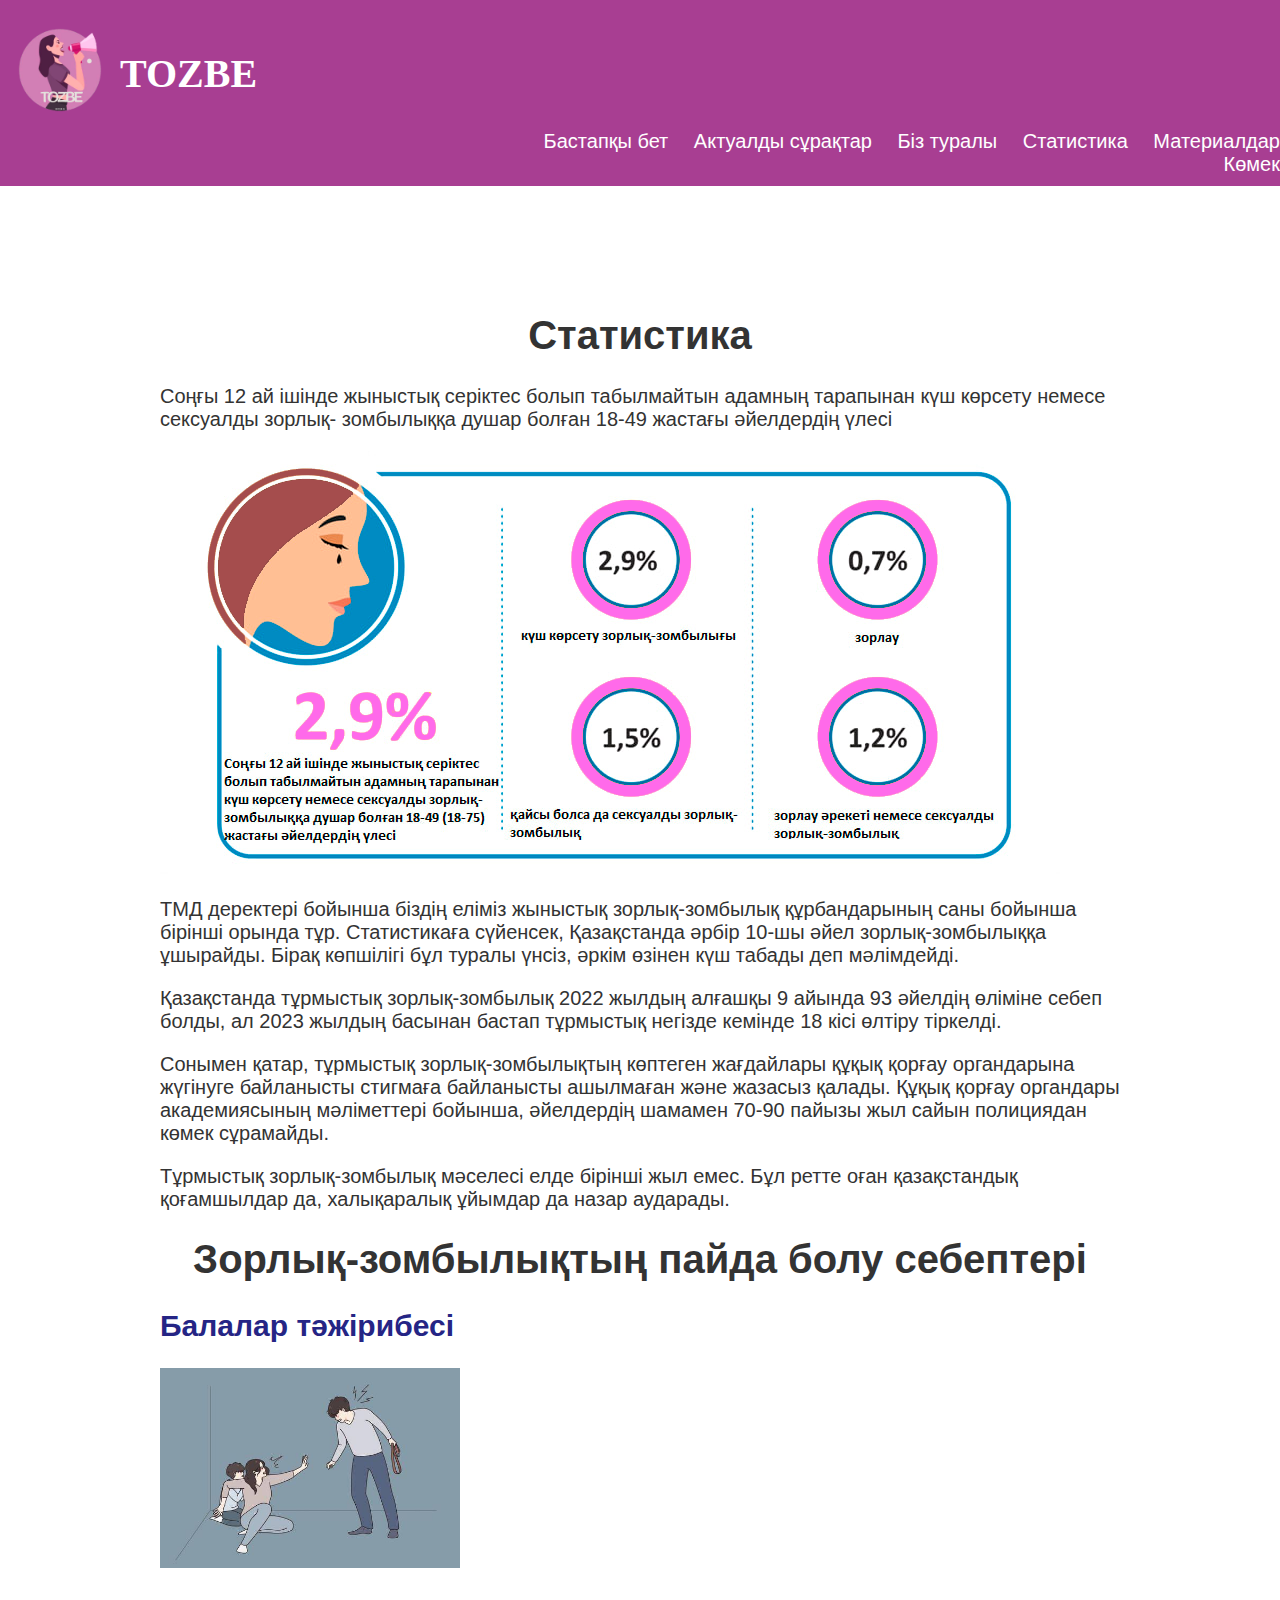
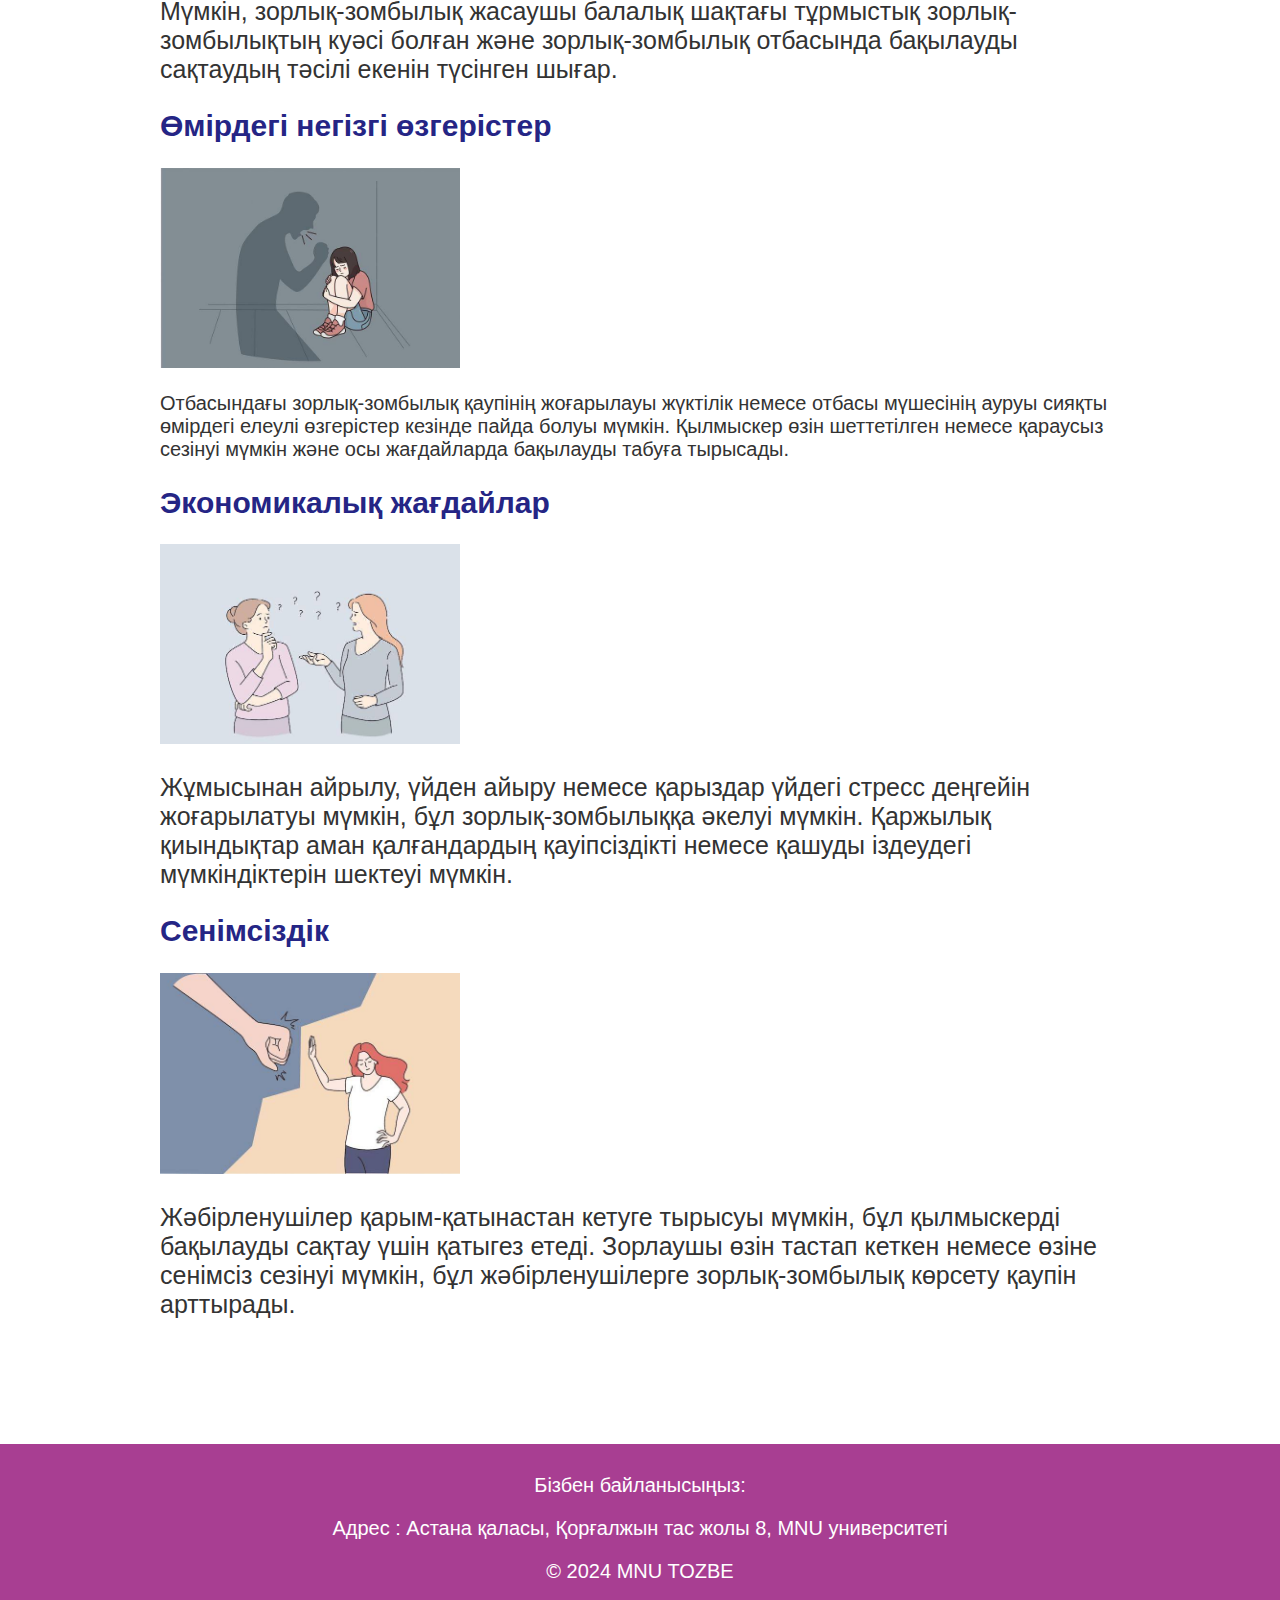
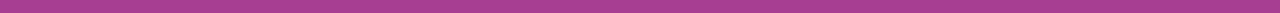
==== statistics.html @ ca43c1bb "Add files via upload" ====
<!DOCTYPE html>
<html lang="en">
<head>
    <meta charset="UTF-8">
    <meta name="viewport" content="width=device-width, initial-scale=1.0">
    <title>TOZBE</title>
    <link rel="icon" type="image/x-icon" href="photos/icon.ico">
    <link rel="stylesheet" href="styles/style.css">
</head>
<body>
    <div class="navbar">
        <div class="navbar-brand">
        <div style="display: flex;">
            <img src="photos/icon.png" alt="Photo" style="margin: 10px 10px; width: 100px;">
            <h1 style="font-family:'Montserrat'; margin-top: 40px;">TOZBE</h1>
        </div>
        <div class="navbar-links">
            <ul>
            <li><a href="index.html">Бастапқы бет</a></li>
            <li><a href="questions.html">Актуалды сұрақтар</a></li>
            <li><a href="about.html">Біз туралы</a></li>
            <li><a href="statistics.html">Cтатистика</a></li>
            <li><a href="materials.html">Материалдар</a></li>
            <li><a href="help.html">Көмек</a></li>
        </ul>
    </div>
    </div>
    </div>
<div class="container">
    <div>
    <h1 style="font-size: 40px;">Статистика</h1>
    <p>Соңғы 12 ай ішінде жыныстық серіктес болып табылмайтын адамның тарапынан күш көрсету немесе сексуалды зорлық- зомбылыққа душар болған 18-49 жастағы әйелдердің үлесі</p>
    <img src="photos/stat.png" alt="Photo 4" class="center">
    <p>ТМД деректері бойынша біздің еліміз жыныстық зорлық-зомбылық құрбандарының саны бойынша бірінші орында тұр.
      Статистикаға сүйенсек, Қазақстанда әрбір 10-шы әйел зорлық-зомбылыққа ұшырайды. Бірақ көпшілігі бұл туралы үнсіз, әркім өзінен күш табады деп мәлімдейді.</p>
    <p>Қазақстанда тұрмыстық зорлық-зомбылық 2022 жылдың алғашқы 9 айында 93 әйелдің өліміне себеп болды, ал 2023 жылдың басынан бастап тұрмыстық негізде кемінде 18 кісі өлтіру тіркелді.</p>
    <p>Сонымен қатар, тұрмыстық зорлық-зомбылықтың көптеген жағдайлары құқық қорғау органдарына жүгінуге байланысты стигмаға байланысты ашылмаған және жазасыз қалады. Құқық қорғау органдары академиясының мәліметтері бойынша, әйелдердің шамамен 70-90 пайызы жыл сайын полициядан көмек сұрамайды.</p>
    <p>Тұрмыстық зорлық-зомбылық мәселесі елде бірінші жыл емес. Бұл ретте оған қазақстандық қоғамшылдар да, халықаралық ұйымдар да назар аударады.</p>
    <h1 style="font-size: 40px;">Зорлық-зомбылықтың пайда болу себептері</h1>
    <h2 style="color:rgb(37, 37, 133); font-size: 30px;">Балалар тәжірибесі</h2>
    <img src="photos/stat1.jpg" alt="Photo 4" class="center" style="width: 300px;">
    <p style="font-size: 25px;">Мүмкін, зорлық-зомбылық жасаушы балалық шақтағы тұрмыстық зорлық-зомбылықтың куәсі болған және зорлық-зомбылық отбасында бақылауды сақтаудың тәсілі екенін түсінген шығар.</p>
    <h2 style="color:rgb(37, 37, 133); font-size: 30px;">Өмірдегі негізгі өзгерістер</h2>
    <img src="photos/stat2.jpg" alt="Photo 4" class="center" style="width: 300px;">
    <p style="font-size: 25;">Отбасындағы зорлық-зомбылық қаупінің жоғарылауы жүктілік немесе отбасы мүшесінің ауруы сияқты өмірдегі елеулі өзгерістер кезінде пайда болуы мүмкін. Қылмыскер өзін шеттетілген немесе қараусыз сезінуі мүмкін және осы жағдайларда бақылауды табуға тырысады.</p>
    <h2 style="color:rgb(37, 37, 133); font-size: 30px;">Экономикалық жағдайлар</h2>
    <img src="photos/stat3.jpg" alt="Photo 4" class="center" style="width: 300px;">
    <p style="font-size: 25px;">Жұмысынан айрылу, үйден айыру немесе қарыздар үйдегі стресс деңгейін жоғарылатуы мүмкін, бұл зорлық-зомбылыққа әкелуі мүмкін. Қаржылық қиындықтар аман қалғандардың қауіпсіздікті немесе қашуды іздеудегі мүмкіндіктерін шектеуі мүмкін.</p>
    <h2 style="color:rgb(37, 37, 133); font-size: 30px;">Сенімсіздік</h2>
    <img src="photos/stat4.jpg" alt="Photo 4" class="center" style="width: 300px;">
    <p style="font-size: 25px;">Жәбірленушілер қарым-қатынастан кетуге тырысуы мүмкін, бұл қылмыскерді бақылауды сақтау үшін қатыгез етеді. Зорлаушы өзін тастап кеткен немесе өзіне сенімсіз сезінуі мүмкін, бұл жәбірленушілерге зорлық-зомбылық көрсету қаупін арттырады.</p>
</div>
</div>
<div class="footer">
    <p>Бізбен байланысыңыз:</p>
    <p>Адрес : Астана қаласы, Қорғалжын тас жолы 8, MNU университеті</p>
    <p>&copy; 2024 MNU TOZBE</p>
</div>
</body>
</html>
---- styles/style.css ----
body {
    font-family: Arial, sans-serif;
    margin: 0;
    padding: 0;
    background-color: white;
    color: #333;
    min-height: 100vh;
    display: flex;
    flex-direction: column;
}
.modal {
    display: none;
    position: fixed;
    z-index: 1;
    left: 0;
    top: 0;
    width: 100%;
    height: 100%;
    overflow: auto;
    background-color: rgba(0, 0, 0, 0.5);
}
p{
    font-size: 20px;
}
.modal-content {
    background-color: #fefefe;
    margin: 15% auto;
    padding: 20px;
    border: 1px solid #888;
    width: 80%;
    max-width: 400px;
    border-radius: 5px;
}
.emergency-message {
    font-size: 24px;
    font-weight: bold;
    color: red;
    margin-bottom: 20px;
}
.contact-button {
    background-color: red;
    color: white;
    padding: 10px 20px;
    border: none;
    border-radius: 5px;
    font-size: 16px;
    cursor: pointer;
    transition: background-color 0.3s ease;
    margin-right: 10px;
}
.contact-button:hover {
    background-color: #cc0000;
}
.exit-button {
    background-color: #ccc;
    color: #333;
    padding: 10px 20px;
    border: none;
    border-radius: 5px;
    font-size: 16px;
    cursor: pointer;
    transition: background-color 0.3s ease;
}
.exit-button:hover {
    background-color: #999;
}
.navbar {
    font-size: 20px;
    position: relative;
    top: 0;
    left: 0;
    width: 100%;
    background-color: #a83e92;
    padding: 10px 0;
    text-align: center;
    color: white;
    display: flex;
    align-items: center;
}
.navbar ul {
    list-style-type: none;
    margin: 0;
    padding: 0;
    text-align: right;
}
.navbar li {
display: inline-block;
}
.footer {
    margin-top: auto;
    bottom: 0;
    left: 0;
    width: 100%;
    background-color: #a83e92;
    padding: 10px 0;
    text-align: center;
    color: white;
}
.navbar-brand {
    display: table;
    align-items: center;
}
.navbar-links{
    margin-left: 450px; 
}
.navbar-links a {
    color: white;
    text-decoration: none;
    display: inline-block;
    margin-left: 20px; 
}
.navbar-links a:hover {
    color: #ccc;
}
.main-body {
    margin: 20px auto;
    max-width: 800px;
    text-align: center;
}

.main-body img {
    max-width: 50%;
    height: auto;
    border-radius: 5px;
    box-shadow: 0 0 10px rgba(0, 0, 0, 0.1);
}
.faq {
    max-width: 800px;
    margin: 20px auto;
    background-color: white;
    padding: 20px;
    border-radius: 8px;
    box-shadow: 0 0 10px rgba(0, 0, 0, 0.1);
}
.question {
    background-color: #ffc8dd;
    padding: 10px;
    margin-bottom: 10px;
    border: none;
    cursor: pointer;
    width: 100%;
    text-align: left;
    border-radius: 4px;
    transition: background-color 0.3s ease;
    position: relative;
    font-size: 20px;
}
.question:hover{
    background-color: #aae8e5;
}
.toggle-sign {
    position: absolute;
    top: 50%;
    right: 10px;
    transform: translateY(-50%);
    font-weight: bold;
}
.toggle-sign.plus::before {
    content: '+';
}
.toggle-sign.minus::before {
    content: '-';
}
.answer {
    display: none;
    background-color: #f9f9f9;
    padding: 10px;
    border-radius: 4px;
    margin-top: 10px;
    margin-bottom: 20px;
}
.answer.show {
    display: block;
}
.main-form {
    width: 400px;
    margin: 20px auto;
    background-color: #f9f9f9;
    padding: 20px;
    border-radius: 8px;
    box-shadow: 0 0 10px rgba(0, 0, 0, 0.1);
}
.share-form {
    width: 600px;
    margin: 20px auto;
    background-color: #f9f9f9;
    padding: 20px;
    border-radius: 8px;
    box-shadow: 0 0 10px rgba(0, 0, 0, 0.1);
}
.main-form h2 {
    margin-bottom: 20px;
    font-size: 24px;
    text-align: center;
}
.main-form img {
    max-width: 400px;
}
.share-form button{
    font-size: 15px;
    display: inline-block;
    padding: 10px 20px;
    background-color: #fa649e;
    color: white;
    text-decoration: none;
    border: none;
    border-radius: 4px;
    cursor: pointer;
    transition: background-color 0.3s ease;
}
.button-link {
    display: inline-block;
    padding: 10px 20px;
    background-color: #fa649e;
    color: white;
    text-decoration: none;
    border: none;
    border-radius: 4px;
    cursor: pointer;
    transition: background-color 0.3s ease;
}
.button-link:hover {
    background-color: #fa96bd;
}
.container {
    max-width: 960px;
    margin: 100px auto;
    display: flex;
    justify-content: space-between;
    flex-wrap: wrap;
}
h1{
    text-align: center;
}
.column {
    width: 48%;
    margin-bottom: 20px;
}
.form-popup {
    display: none;
    position: fixed;
    top: 50%;
    left: 50%;
    transform: translate(-50%, -50%);
    z-index: 9;
    width: 400px;
    margin: 20px auto;
    background-color: #f2f2f2;
    padding: 20px;
    border-radius: 8px;
    box-shadow: 0 0 10px rgba(0, 0, 0, 0.1);
}
.form-container {
    max-width: 400px;
    padding: 20px;
    background-color: #f2f2f2;
  }
.form-container label {
    display: block;
    margin-bottom: 10px;
  }
.form-container input[type="text"] {
    width: 100%;
    padding: 10px;
    margin-bottom: 20px;
    border: 1px solid #ccc;
    border-radius: 5px;
}
.btn {
    font-size: 15px;
    display: inline-block;
    padding: 10px 20px;
    background-color: #fa649e;
    border: none;
    color: white;
    text-decoration: none;
    border-radius: 4px;
    cursor: pointer;
    transition: background-color 0.3s ease;
  }
.btn:hover {
    opacity: 1;
}  
.cancel {
    font-size: 15px;
    display: inline-block;
    padding: 10px 20px;
    background-color: white;
    border: 2px solid #fa649e;
    color: #fa649e;
    text-decoration: none;
    border-radius: 4px;
    cursor: pointer;
    transition: background-color 0.3s ease;
}
.clearfix::after {
    content: "";
    clear: both;
    display: table;
}
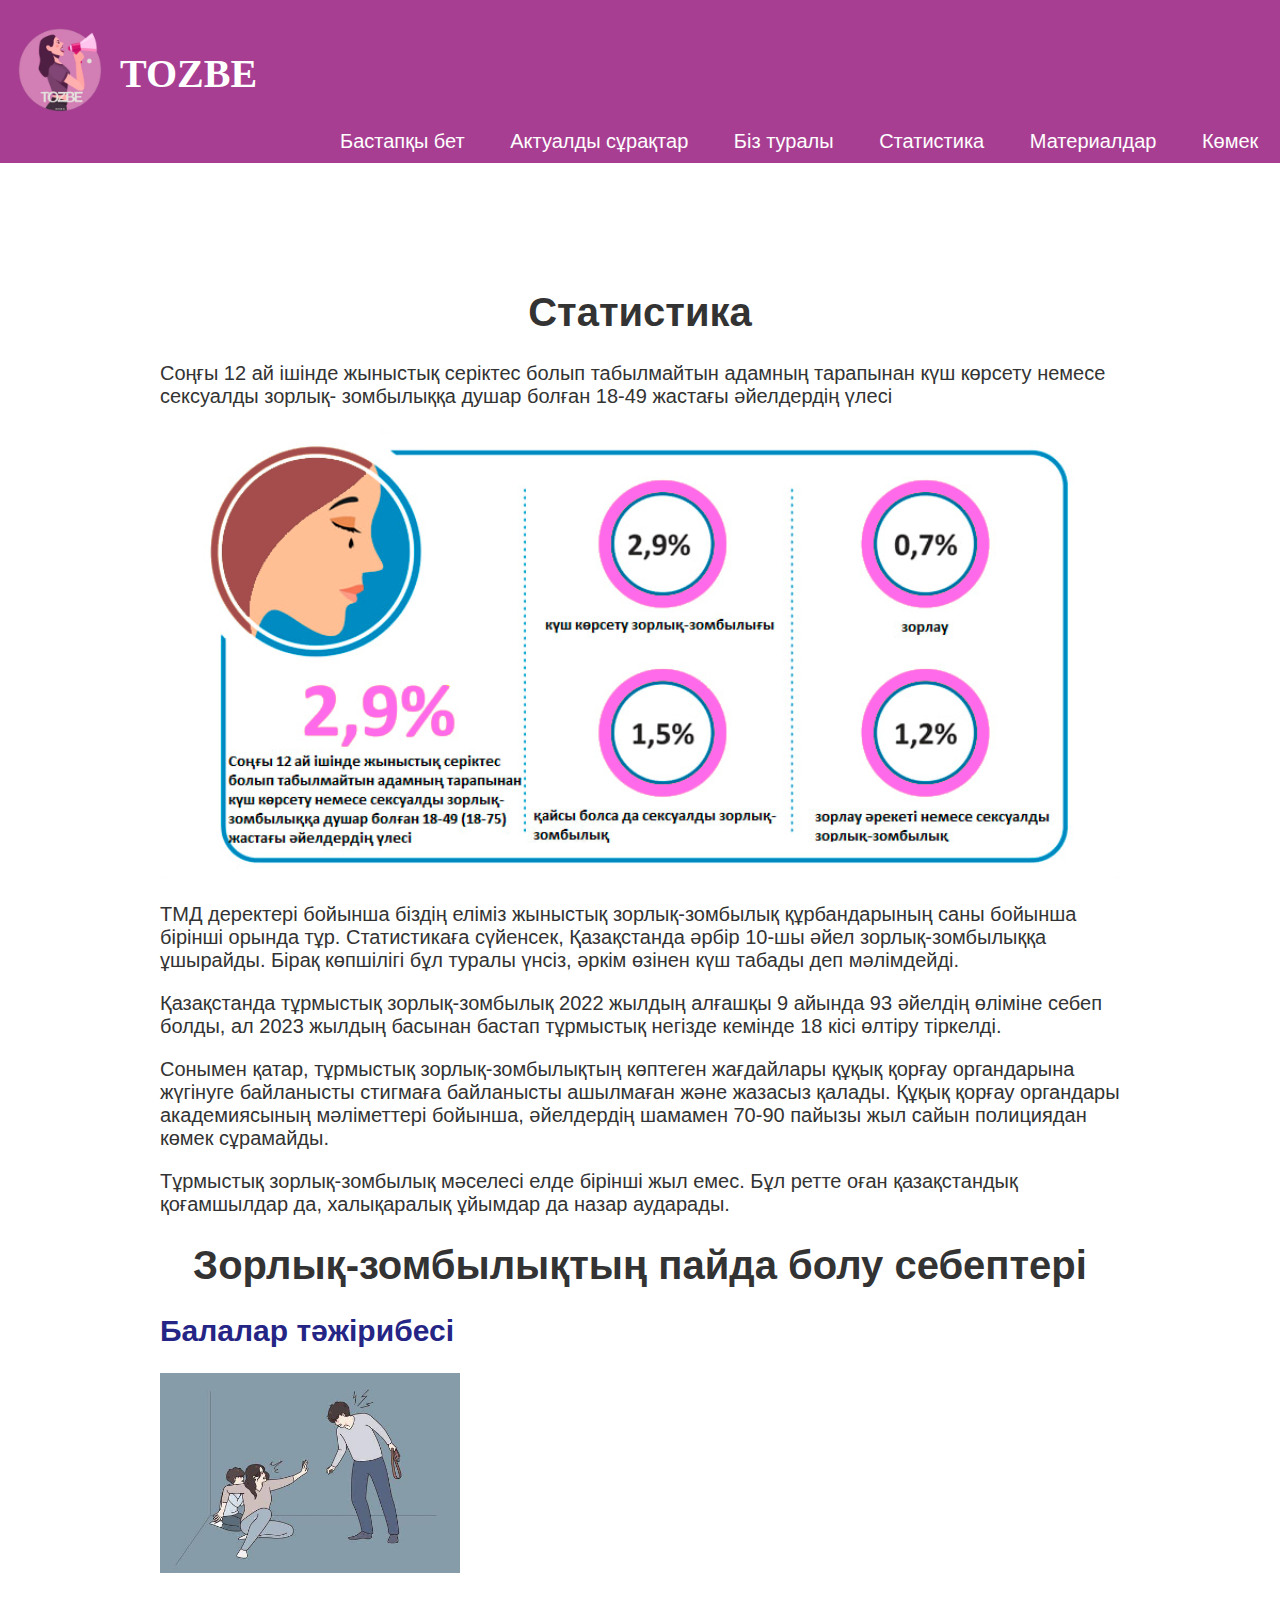
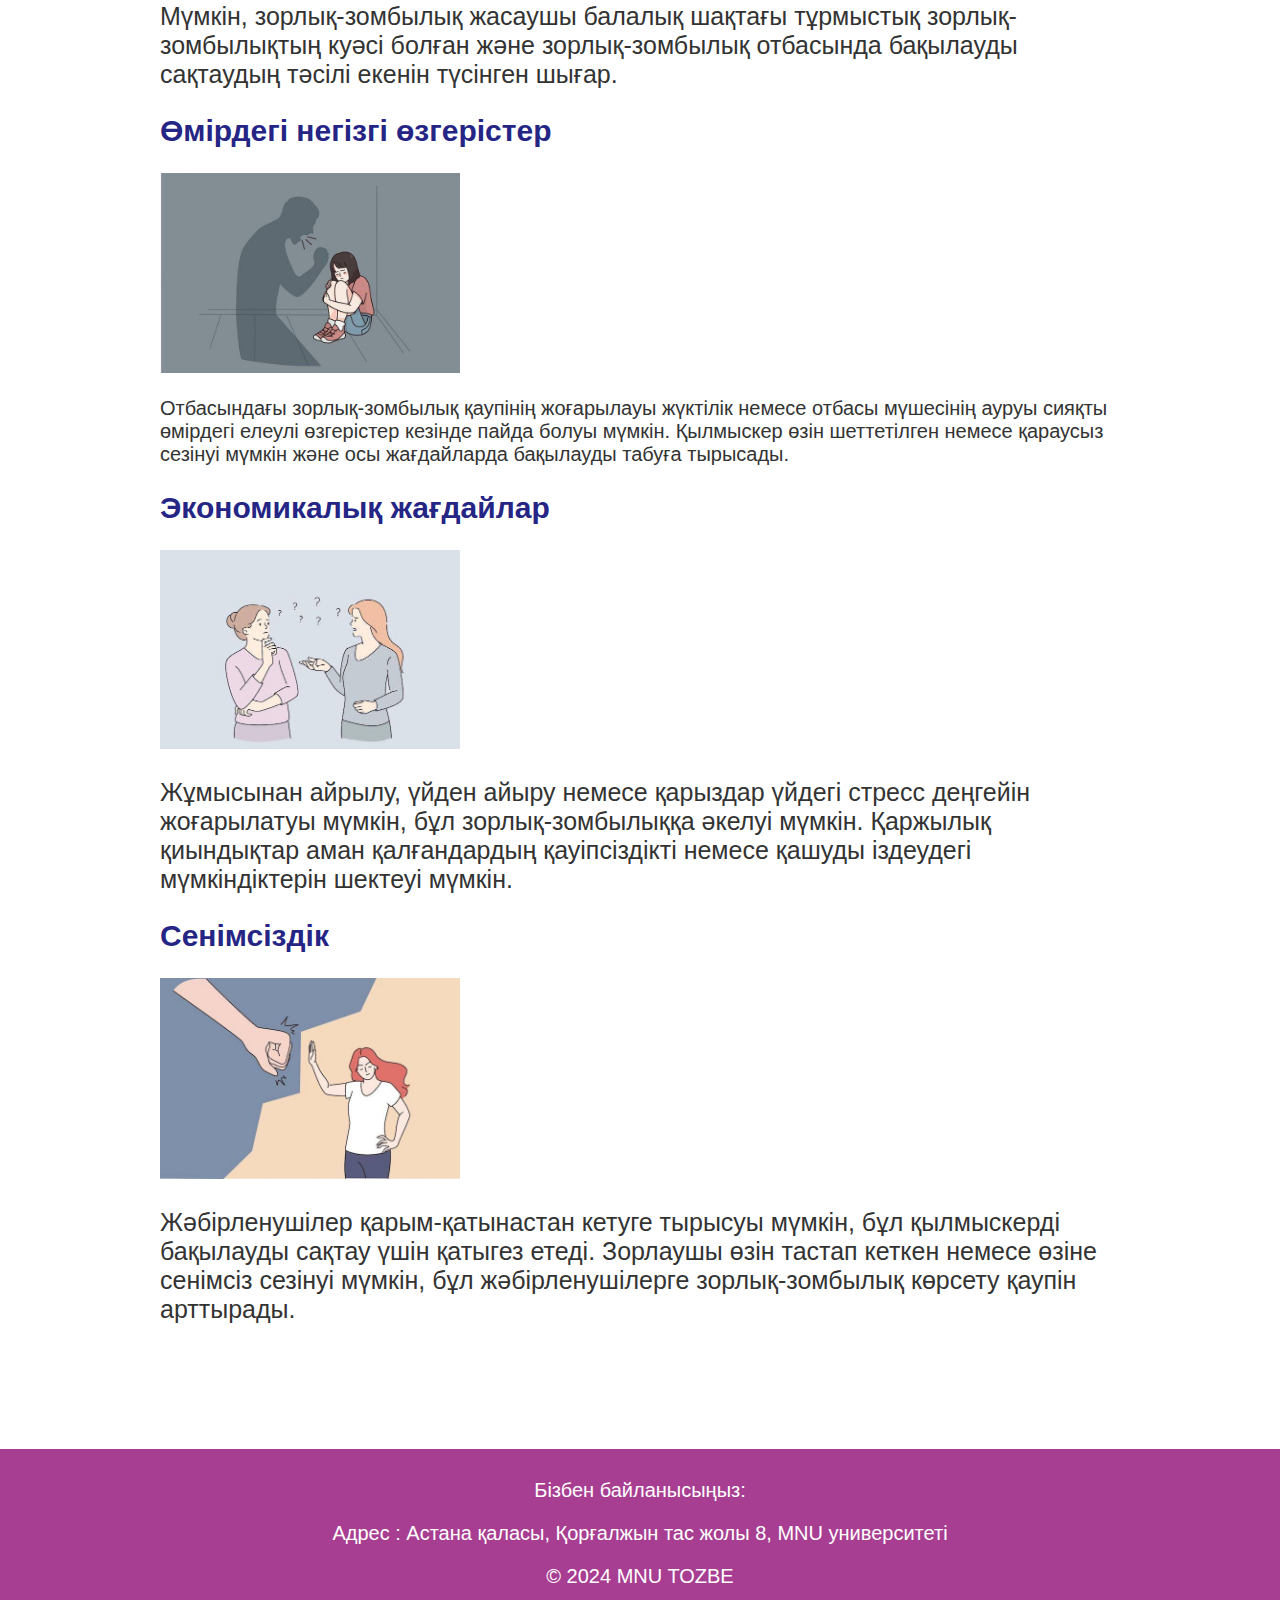
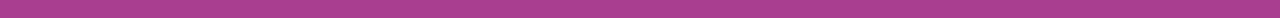
==== commit 1ad8865d: "Add files via upload" ====
--- a/statistics.html
+++ b/statistics.html
@@ -30,7 +30,7 @@
     <div>
     <h1 style="font-size: 40px;">Статистика</h1>
     <p>Соңғы 12 ай ішінде жыныстық серіктес болып табылмайтын адамның тарапынан күш көрсету немесе сексуалды зорлық- зомбылыққа душар болған 18-49 жастағы әйелдердің үлесі</p>
-    <img src="photos/stat.png" alt="Photo 4" class="center">
+    <img src="photos/stat.png" alt="Photo 4" style="width: 100%;">
     <p>ТМД деректері бойынша біздің еліміз жыныстық зорлық-зомбылық құрбандарының саны бойынша бірінші орында тұр.
       Статистикаға сүйенсек, Қазақстанда әрбір 10-шы әйел зорлық-зомбылыққа ұшырайды. Бірақ көпшілігі бұл туралы үнсіз, әркім өзінен күш табады деп мәлімдейді.</p>
     <p>Қазақстанда тұрмыстық зорлық-зомбылық 2022 жылдың алғашқы 9 айында 93 әйелдің өліміне себеп болды, ал 2023 жылдың басынан бастап тұрмыстық негізде кемінде 18 кісі өлтіру тіркелді.</p>
--- a/styles/style.css
+++ b/styles/style.css
@@ -75,17 +75,35 @@
     text-align: center;
     color: white;
     display: flex;
-    align-items: center;
-}
-.navbar ul {
+}
+@media screen and (min-width: 601px) {
+    .navbar ul {
+        list-style-type: none;
+        margin: 0;
+        padding: 0;
+        text-align: right;
+    }
+    .navbar-links{
+        margin-left: 300px;
+    }
+    .navbar li {
+      display: inline-block;
+      margin-left: 20px;
+    }
+  }
+@media screen and (max-width: 600px) {
+    .navbar ul {
     list-style-type: none;
     margin: 0;
     padding: 0;
-    text-align: right;
-}
-.navbar li {
-display: inline-block;
-}
+    text-align: left;
+    }
+  
+    .navbar li {
+        display: inline-block;
+        margin-left: 20px;
+    }
+  }
 .footer {
     margin-top: auto;
     bottom: 0;
@@ -99,9 +117,6 @@
 .navbar-brand {
     display: table;
     align-items: center;
-}
-.navbar-links{
-    margin-left: 450px; 
 }
 .navbar-links a {
     color: white;
@@ -181,7 +196,7 @@
     box-shadow: 0 0 10px rgba(0, 0, 0, 0.1);
 }
 .share-form {
-    width: 600px;
+    width: 400px;
     margin: 20px auto;
     background-color: #f9f9f9;
     padding: 20px;
@@ -232,9 +247,17 @@
 h1{
     text-align: center;
 }
+@media screen and (min-width: 601px) {
 .column {
     width: 48%;
     margin-bottom: 20px;
+}
+}
+@media screen and (max-width: 600px) {
+    .column {
+        width: 100%;
+        margin-bottom: 20px;
+}
 }
 .form-popup {
     display: none;
